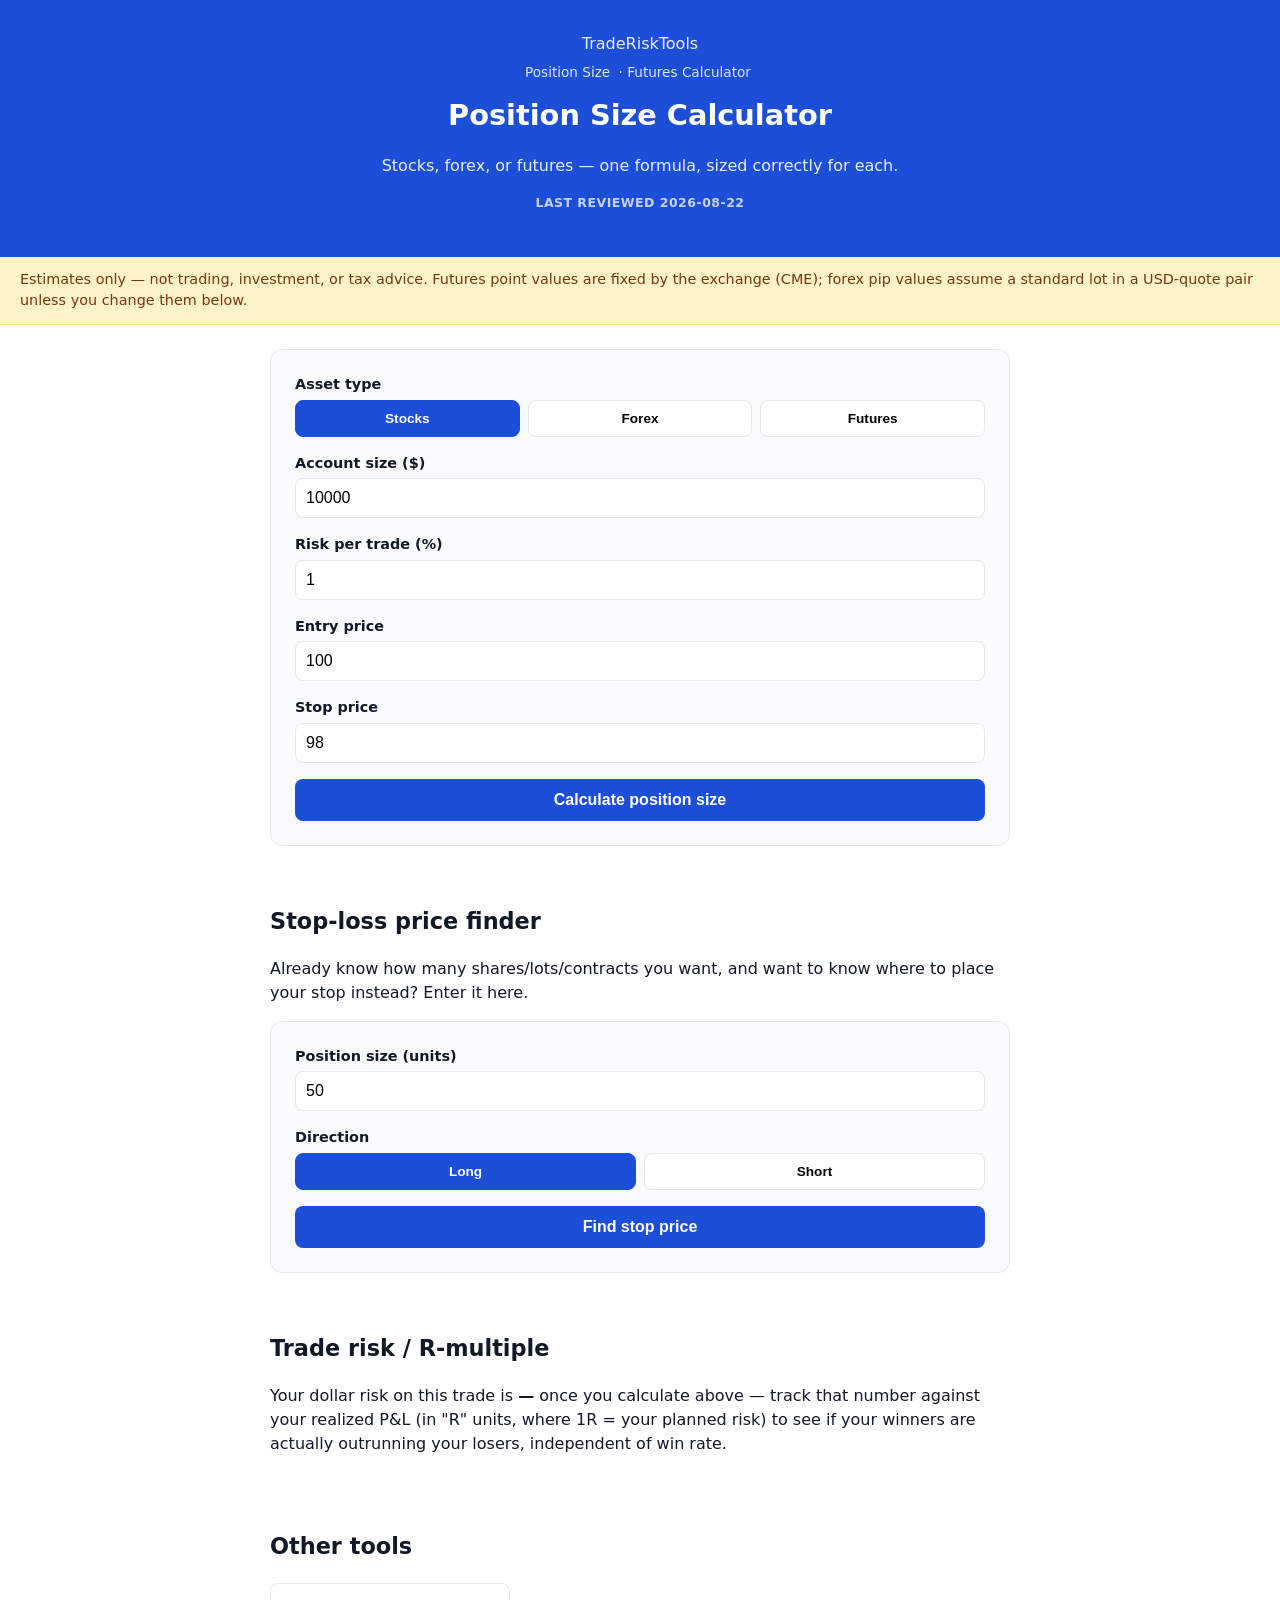
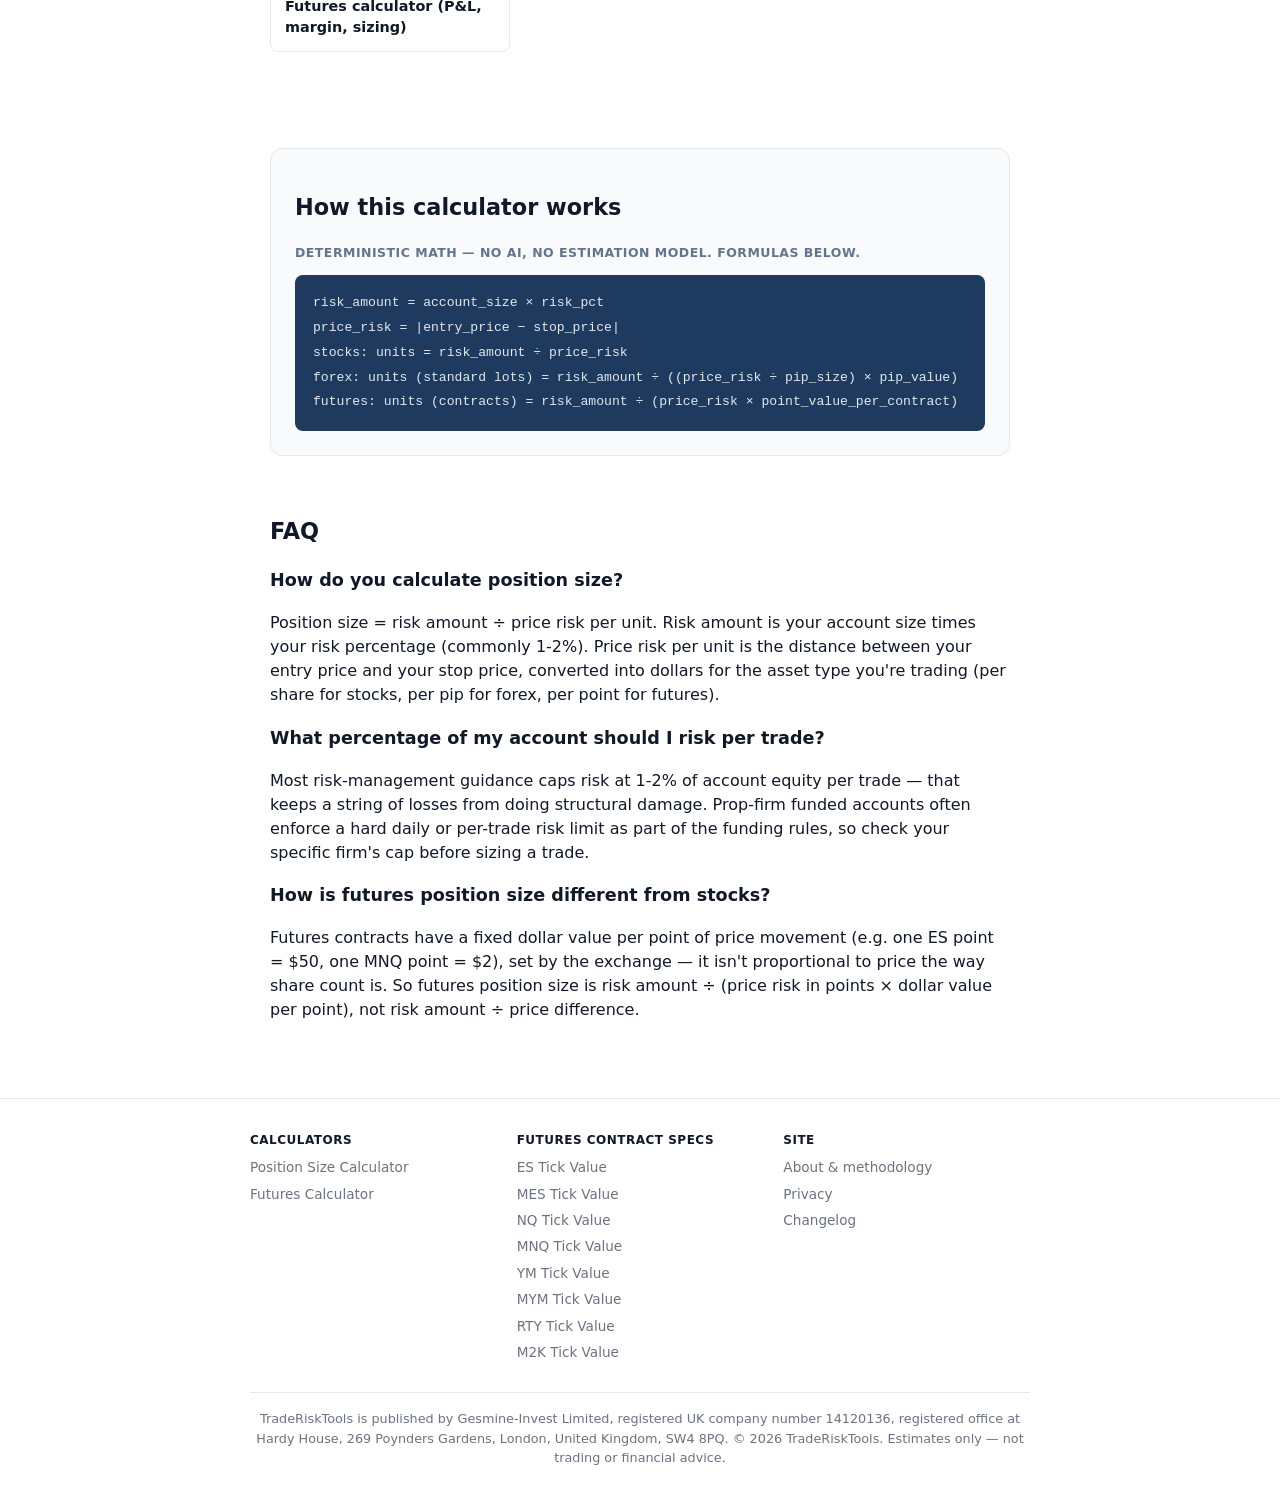
==== index.html @ 4686efe4 "Launch TradeRiskTools: position size + futures P&L calculators Position size calculator (stocks/fore" ====
<!doctype html>
<html lang="en">
<head>
<meta charset="utf-8">
<meta name="viewport" content="width=device-width, initial-scale=1">
<title>Position Size Calculator — Stocks, Forex & Futures Risk Sizing</title>
<meta name="description" content="Free position size calculator for stocks, forex, and futures. Enter account size, risk %, entry and stop price to get exact shares, lots, or contracts — plus a stop-loss price finder.">
<meta name="keywords" content="position size calculator, trade risk calculator, stop loss calculator, futures position size, forex lot size">
<link rel="canonical" href="https://traderisktools.com/">
<meta property="og:title" content="Position Size Calculator — Stocks, Forex & Futures">
<meta property="og:description" content="Enter account size, risk %, entry and stop price. Get exact shares, lots, or contracts to trade — one calculator for stocks, forex, and futures.">
<meta property="og:type" content="website">
<meta property="og:url" content="https://traderisktools.com/">
<meta name="twitter:card" content="summary_large_image">
<link rel="icon" href="/favicon.svg" type="image/svg+xml">
<link rel="stylesheet" href="/assets/styles.css">
<script type="application/ld+json">
{
  "@context": "https://schema.org",
  "@graph": [
    {
      "@type": "WebApplication",
      "name": "Position Size Calculator",
      "description": "Calculates exact position size (shares, forex lots, or futures contracts) from account size, risk percentage, entry price, and stop price.",
      "applicationCategory": "FinanceApplication",
      "operatingSystem": "Any",
      "offers": { "@type": "Offer", "price": "0", "priceCurrency": "USD" },
      "dateModified": "2026-08-22",
      "version": "2026-08-v1",
      "author": { "@type": "Organization", "name": "TradeRiskTools", "legalName": "Gesmine-Invest Limited", "identifier": { "@type": "PropertyValue", "propertyID": "UK Company Number", "value": "14120136" }, "address": { "@type": "PostalAddress", "streetAddress": "Hardy House, 269 Poynders Gardens", "addressLocality": "London", "postalCode": "SW4 8PQ", "addressCountry": "GB" } },
      "publisher": { "@type": "Organization", "name": "TradeRiskTools", "legalName": "Gesmine-Invest Limited", "identifier": { "@type": "PropertyValue", "propertyID": "UK Company Number", "value": "14120136" }, "address": { "@type": "PostalAddress", "streetAddress": "Hardy House, 269 Poynders Gardens", "addressLocality": "London", "postalCode": "SW4 8PQ", "addressCountry": "GB" } }
    },
    {
      "@type": "HowTo",
      "name": "How to calculate position size",
      "description": "Enter your account size, risk percentage, entry price, and stop price to get the exact number of shares, lots, or contracts to trade.",
      "step": [
        { "@type": "HowToStep", "position": 1, "name": "Pick your asset type", "text": "Choose stocks, forex, or futures — each uses a different unit conversion." },
        { "@type": "HowToStep", "position": 2, "name": "Enter account size and risk %", "text": "Enter your total account size and the percentage of it you're willing to risk on this trade, commonly 1-2%." },
        { "@type": "HowToStep", "position": 3, "name": "Enter entry and stop price", "text": "Enter the price you plan to enter at and the price where you'll exit if the trade goes against you." },
        { "@type": "HowToStep", "position": 4, "name": "Read your position size", "text": "The calculator converts your dollar risk and price distance into the exact number of shares, forex lots, or futures contracts to trade." }
      ]
    },
    {
      "@type": "FAQPage",
      "mainEntity": [
        {
          "@type": "Question",
          "name": "How do you calculate position size?",
          "acceptedAnswer": { "@type": "Answer", "text": "Position size = risk amount ÷ price risk per unit. Risk amount is your account size times your risk percentage (commonly 1-2%). Price risk per unit is the distance between your entry price and your stop price, converted into dollars for the asset type you're trading (per share for stocks, per pip for forex, per point for futures)." }
        },
        {
          "@type": "Question",
          "name": "What percentage of my account should I risk per trade?",
          "acceptedAnswer": { "@type": "Answer", "text": "Most risk-management guidance caps risk at 1-2% of account equity per trade — that keeps a string of losses from doing structural damage. Prop-firm funded accounts often enforce a hard daily or per-trade risk limit as part of the funding rules, so check your specific firm's cap before sizing a trade." }
        },
        {
          "@type": "Question",
          "name": "How is futures position size different from stocks?",
          "acceptedAnswer": { "@type": "Answer", "text": "Futures contracts have a fixed dollar value per point of price movement (e.g. one ES point = $50, one MNQ point = $2), set by the exchange — it isn't proportional to price the way share count is. So futures position size is risk amount ÷ (price risk in points × dollar value per point), not risk amount ÷ price difference." }
        }
      ]
    },
    {
      "@type": "BreadcrumbList",
      "itemListElement": [
        { "@type": "ListItem", "position": 1, "name": "Home", "item": "https://traderisktools.com/" }
      ]
    },
    { "@type": "Organization", "name": "TradeRiskTools", "legalName": "Gesmine-Invest Limited", "url": "https://traderisktools.com/", "identifier": { "@type": "PropertyValue", "propertyID": "UK Company Number", "value": "14120136" }, "address": { "@type": "PostalAddress", "streetAddress": "Hardy House, 269 Poynders Gardens", "addressLocality": "London", "postalCode": "SW4 8PQ", "addressCountry": "GB" } }
  ]
}
</script>
</head>
<body>
<header>
<a href="/">TradeRiskTools</a>
<nav class="site-nav"><a href="/">Position Size</a> · <a href="/futures-calculator/">Futures Calculator</a></nav>
<h1>Position Size Calculator</h1>
<p>Stocks, forex, or futures — one formula, sized correctly for each.</p>
<p class="reviewed-badge">Last reviewed 2026-08-22</p>
</header>
<div class="disclaimer-banner">Estimates only — not trading, investment, or tax advice. Futures point values are fixed by the exchange (CME); forex pip values assume a standard lot in a USD-quote pair unless you change them below.</div>

<main>
<form id="calc-form">
  <label>Asset type
    <div class="toggle-group" id="assetToggle">
      <button type="button" data-val="stock" class="active">Stocks</button>
      <button type="button" data-val="forex">Forex</button>
      <button type="button" data-val="futures">Futures</button>
    </div>
  </label>

  <label>Account size ($) <input type="number" id="accountSize" value="10000" min="0" step="100"></label>
  <label>Risk per trade (%) <input type="number" id="riskPct" value="1" min="0.1" max="100" step="0.1"></label>
  <label>Entry price <input type="number" id="entryPrice" value="100" step="0.01"></label>
  <label>Stop price <input type="number" id="stopPrice" value="98" step="0.01"></label>

  <div class="toggle-panel" id="forexPanel">
    <label>Pip value per standard lot ($) <input type="number" id="pipValueUsd" value="10" step="0.01"></label>
    <label>Pip size <input type="number" id="pipSize" value="0.0001" step="0.0001"></label>
  </div>

  <div class="toggle-panel" id="futuresPanel">
    <label>Contract
      <select id="futuresSymbol"></select>
    </label>
    <p class="privacy-note" id="futuresSpecNote"></p>
  </div>

  <button type="submit" class="submit-btn">Calculate position size</button>
</form>

<div id="results-block">
  <div class="result-amount" id="r-units">0</div>
  <div class="result-row"><span>Dollar risk at this stop</span><span id="r-risk">$0</span></div>
  <div class="result-row"><span>Price risk (entry − stop)</span><span id="r-pricerisk">0</span></div>
</div>

<section>
<h2>Stop-loss price finder</h2>
<p>Already know how many shares/lots/contracts you want, and want to know where to place your stop instead? Enter it here.</p>
<form id="stop-form">
  <label>Position size (units) <input type="number" id="slUnits" value="50" min="0" step="1"></label>
  <label>Direction
    <div class="toggle-group" id="dirToggle">
      <button type="button" data-val="long" class="active">Long</button>
      <button type="button" data-val="short">Short</button>
    </div>
  </label>
  <button type="submit" class="submit-btn">Find stop price</button>
</form>
<div id="stop-results-block">
  <div class="result-row"><span>Stop price</span><span id="r-stopprice">—</span></div>
  <div class="result-row"><span>Price move to stop</span><span id="r-pricemove">—</span></div>
</div>
</section>

<section>
<h2>Trade risk / R-multiple</h2>
<p>Your dollar risk on this trade is <strong id="r-note-risk">—</strong> once you calculate above — track that number against your realized P&L (in "R" units, where 1R = your planned risk) to see if your winners are actually outrunning your losers, independent of win rate.</p>
</section>

<section>
<h2>Other tools</h2>
<ul class="tool-links">
  <li><a href="/futures-calculator/">Futures calculator (P&amp;L, margin, sizing)</a></li>
</ul>
</section>

<section id="affiliate-widget"></section>

<section class="formula-section">
<h2>How this calculator works</h2>
<p class="source-line">Deterministic math — no AI, no estimation model. Formulas below.</p>
<div class="formula-code">
risk_amount = account_size × risk_pct<br>
price_risk = |entry_price − stop_price|<br>
stocks: units = risk_amount ÷ price_risk<br>
forex: units (standard lots) = risk_amount ÷ ((price_risk ÷ pip_size) × pip_value)<br>
futures: units (contracts) = risk_amount ÷ (price_risk × point_value_per_contract)
</div>
</section>

<section>
<h2>FAQ</h2>
<h3>How do you calculate position size?</h3>
<p>Position size = risk amount ÷ price risk per unit. Risk amount is your account size times your risk percentage (commonly 1-2%). Price risk per unit is the distance between your entry price and your stop price, converted into dollars for the asset type you're trading (per share for stocks, per pip for forex, per point for futures).</p>
<h3>What percentage of my account should I risk per trade?</h3>
<p>Most risk-management guidance caps risk at 1-2% of account equity per trade — that keeps a string of losses from doing structural damage. Prop-firm funded accounts often enforce a hard daily or per-trade risk limit as part of the funding rules, so check your specific firm's cap before sizing a trade.</p>
<h3>How is futures position size different from stocks?</h3>
<p>Futures contracts have a fixed dollar value per point of price movement (e.g. one ES point = $50, one MNQ point = $2), set by the exchange — it isn't proportional to price the way share count is. So futures position size is risk amount ÷ (price risk in points × dollar value per point), not risk amount ÷ price difference.</p>
</section>
</main>

<footer>
<div class="footer-groups">
<div>
<p class="footer-heading">Calculators</p>
<ul>
<li><a href="/">Position Size Calculator</a></li>
<li><a href="/futures-calculator/">Futures Calculator</a></li>
</ul>
</div>
<div>
<p class="footer-heading">Futures contract specs</p>
<ul>
<li><a href="/tick-value/es/">ES Tick Value</a></li>
<li><a href="/tick-value/mes/">MES Tick Value</a></li>
<li><a href="/tick-value/nq/">NQ Tick Value</a></li>
<li><a href="/tick-value/mnq/">MNQ Tick Value</a></li>
<li><a href="/tick-value/ym/">YM Tick Value</a></li>
<li><a href="/tick-value/mym/">MYM Tick Value</a></li>
<li><a href="/tick-value/rty/">RTY Tick Value</a></li>
<li><a href="/tick-value/m2k/">M2K Tick Value</a></li>
</ul>
</div>
<div>
<p class="footer-heading">Site</p>
<ul>
<li><a href="/about/">About &amp; methodology</a></li>
<li><a href="/privacy/">Privacy</a></li>
<li><a href="/changelog/">Changelog</a></li>
</ul>
</div>
</div>
<p class="footer-legal">TradeRiskTools is published by Gesmine-Invest Limited, registered UK company number 14120136, registered office at Hardy House, 269 Poynders Gardens, London, United Kingdom, SW4 8PQ. &copy; 2026 TradeRiskTools. Estimates only — not trading or financial advice.</p>
</footer>

<script src="/assets/calc-engine.js"></script>
<script src="/assets/affiliate-widget.js"></script>
<script>
let assetType = 'stock';
const assetBtns = document.querySelectorAll('#assetToggle button');
const forexPanel = document.getElementById('forexPanel');
const futuresPanel = document.getElementById('futuresPanel');
const symbolSelect = document.getElementById('futuresSymbol');
const specNote = document.getElementById('futuresSpecNote');
let contracts = [];

function updatePanels() {
  forexPanel.classList.toggle('visible', assetType === 'forex');
  futuresPanel.classList.toggle('visible', assetType === 'futures');
}
assetBtns.forEach(btn => {
  btn.addEventListener('click', () => {
    assetBtns.forEach(b => b.classList.remove('active'));
    btn.classList.add('active');
    assetType = btn.dataset.val;
    updatePanels();
  });
});
updatePanels();

fetch('/data/futures-contracts.json').then(r => r.json()).then(data => {
  contracts = data.contracts;
  symbolSelect.innerHTML = contracts.map(c => `<option value="${c.symbol}">${c.symbol} — ${c.name}</option>`).join('');
  updateSpecNote();
});
symbolSelect.addEventListener('change', updateSpecNote);
function updateSpecNote() {
  const c = contracts.find(x => x.symbol === symbolSelect.value);
  if (c) specNote.textContent = `${c.symbol}: tick ${c.tick_size_points}pt = $${c.tick_value_usd.toFixed(2)} | $${c.point_value_usd.toFixed(2)} per full point.`;
}

document.getElementById('calc-form').addEventListener('submit', (e) => {
  e.preventDefault();
  const accountSize = document.getElementById('accountSize').value;
  const riskPct = document.getElementById('riskPct').value;
  const entryPrice = document.getElementById('entryPrice').value;
  const stopPrice = document.getElementById('stopPrice').value;

  let opts = { assetType, accountSize, riskPct, entryPrice, stopPrice };
  if (assetType === 'forex') {
    opts.pipValueUsd = document.getElementById('pipValueUsd').value;
    opts.pipSize = document.getElementById('pipSize').value;
  } else if (assetType === 'futures') {
    const c = contracts.find(x => x.symbol === symbolSelect.value);
    opts.pointValueUsd = c ? c.point_value_usd : 0;
  }

  const r = positionSize(opts);
  document.getElementById('r-units').textContent = fmtNum(r.units, 2) + ' ' + r.unitLabel;
  document.getElementById('r-risk').textContent = fmtUSD(r.riskAmount);
  document.getElementById('r-pricerisk').textContent = fmtNum(r.priceRisk, 4);
  document.getElementById('r-note-risk').textContent = fmtUSD(r.riskAmount);
  document.getElementById('results-block').classList.add('visible');
});

let stopDirection = 'long';
document.querySelectorAll('#dirToggle button').forEach(btn => {
  btn.addEventListener('click', () => {
    document.querySelectorAll('#dirToggle button').forEach(b => b.classList.remove('active'));
    btn.classList.add('active');
    stopDirection = btn.dataset.val;
  });
});
document.getElementById('stop-form').addEventListener('submit', (e) => {
  e.preventDefault();
  const r = stopLossPrice({
    entryPrice: document.getElementById('entryPrice').value,
    accountSize: document.getElementById('accountSize').value,
    riskPct: document.getElementById('riskPct').value,
    positionUnits: document.getElementById('slUnits').value,
    direction: stopDirection
  });
  document.getElementById('r-stopprice').textContent = fmtNum(r.stopPrice, 4);
  document.getElementById('r-pricemove').textContent = fmtNum(r.priceMove, 4);
  document.getElementById('stop-results-block').classList.add('visible');
});
</script>
</body>
</html>
---- assets/styles.css ----
:root {
  --brand: #1d4ed8;
  --brand-light: #dbeafe;
  --text: #111827;
  --muted: #6b7280;
  --border: #e5e7eb;
  --bg: #f9fafb;
  --radius: 12px;
}
* { box-sizing: border-box; }
body { font-family: system-ui, -apple-system, sans-serif; color: var(--text); margin: 0; background: #fff; line-height: 1.5; }
header { background: var(--brand); color: #fff; padding-top: 32px; padding-bottom: 32px; padding-left: 20px; padding-right: 20px; }
header a { color: rgba(255,255,255,.9); text-decoration: none; }
header h1 { margin: 12px 0 4px; font-size: 1.8rem; }
header p { color: rgba(255,255,255,.9); }
h2 { font-size: 1.4rem; }
h3 { font-size: 1.1rem; }
header .reviewed-badge { color: rgba(255,255,255,.75); font-size: .78rem; margin-top: 6px; text-transform: uppercase; letter-spacing: .5px; font-weight: 600; }
footer p:first-child { max-width: 640px; margin: 0 auto 8px; }
.disclaimer-banner { background: #fef3c7; border-bottom: 1px solid #fde68a; font-size: .9rem; color: #78350f; padding-top: 12px; padding-bottom: 12px; padding-left: 20px; padding-right: 20px; }
main { max-width: 780px; margin: 0 auto; padding: 24px 20px 60px; }
nav.crumbs { max-width: 780px; margin: 0 auto; padding: 12px 20px 0; font-size: .85rem; color: var(--muted); }
nav.crumbs a { color: var(--brand); text-decoration: none; }
form { display: grid; gap: 16px; background: var(--bg); border: 1px solid var(--border); border-radius: var(--radius); padding: 24px; }
label { display: flex; flex-direction: column; gap: 4px; font-size: .9rem; font-weight: 600; }
input, select { padding: 10px; border: 1px solid var(--border); border-radius: 8px; font-size: 1rem; }
.toggle-group { display: flex; gap: 8px; flex-wrap: wrap; }
.toggle-group button { flex: 1; min-width: 90px; padding: 10px; border: 1px solid var(--border); border-radius: 8px; background: #fff; cursor: pointer; font-weight: 600; font-size: .85rem; }
.toggle-group button.active { background: var(--brand); color: #fff; border-color: var(--brand); }
.toggle-panel { display: none; }
.toggle-panel.visible { display: grid; gap: 16px; }
button.submit-btn { background: var(--brand); color: #fff; border: none; padding: 12px; border-radius: 8px; font-size: 1rem; font-weight: 600; cursor: pointer; }
#results-block, #stop-results-block { margin-top: 20px; padding: 20px; background: var(--brand-light); border-radius: var(--radius); display: none; }
#results-block.visible, #stop-results-block.visible { display: block; }
.result-amount { font-size: 2rem; font-weight: 800; margin: 0 0 8px; }
.result-row { display: flex; justify-content: space-between; padding: 6px 0; border-bottom: 1px solid rgba(0,0,0,.08); font-size: .95rem; }
.result-row:last-child { border-bottom: none; }
.privacy-note { font-size: .8rem; color: var(--muted); margin-top: 8px; }
section { margin-top: 40px; }
main > section { overflow-x: auto; }
.site-nav { margin-top: 6px; font-size: .85rem; }
.site-nav a { color: rgba(255,255,255,.85); text-decoration: none; margin-right: 4px; }
.site-nav a:hover { text-decoration: underline; }
footer { color: var(--muted); font-size: .8rem; padding: 32px 20px 24px; border-top: 1px solid var(--border); }
.footer-groups { max-width: 780px; margin: 0 auto; display: grid; grid-template-columns: repeat(auto-fit, minmax(160px, 1fr)); gap: 20px; text-align: left; }
.footer-heading { font-size: .75rem; text-transform: uppercase; letter-spacing: .5px; font-weight: 700; color: var(--text); margin: 0 0 8px; }
.footer-groups ul { list-style: none; padding: 0; margin: 0; }
.footer-groups li { margin-bottom: 6px; }
.footer-groups a { color: var(--muted); text-decoration: none; font-size: .85rem; }
.footer-groups a:hover { color: var(--brand); }
.footer-legal { max-width: 780px; margin: 24px auto 0; text-align: center; border-top: 1px solid var(--border); padding-top: 16px; }
.formula-section { background: #f8fafc; border: 1px solid #e2e8f0; border-radius: var(--radius); padding: 24px; overflow-x: auto; }
.formula-section .source-line { color: #64748b; font-size: .78rem; text-transform: uppercase; letter-spacing: .5px; font-weight: 600; }
.formula-section table, main > section > table { width: 100%; border-collapse: collapse; font-size: .88rem; margin: 12px 0; }
.formula-section th, .formula-section td, main > section > table th, main > section > table td { text-align: left; padding: 8px 10px; border-bottom: 1px solid var(--border); }
.formula-code { background: #1e3a5f; color: #e2e8f0; border-radius: 8px; padding: 16px 18px; font-family: 'Courier New', monospace; font-size: .82rem; line-height: 1.9; }
.formula-footnote { font-size: .78rem; color: #94a3b8; margin-top: 12px; }
.source-range-note { background: #fffbeb; border: 1px solid #fde68a; border-radius: 8px; padding: 14px 16px; font-size: .85rem; color: #78350f; margin: 16px 0; }
.tool-links { display: grid; grid-template-columns: repeat(auto-fill, minmax(180px, 1fr)); gap: 10px; list-style: none; padding: 0; }
.tool-links a { display: block; padding: 12px 14px; border: 1px solid var(--border); border-radius: 8px; text-decoration: none; color: var(--text); font-weight: 600; font-size: .9rem; }
.tool-links a:hover { border-color: var(--brand); }
.symbol-table-wrap { overflow-x: auto; }
/* affiliate widget */
.provider-grid { display: grid; gap: 12px; grid-template-columns: repeat(auto-fit, minmax(220px, 1fr)); }
.provider-card { border: 1px solid var(--border); border-radius: var(--radius); padding: 16px; text-decoration: none; color: var(--text); display: block; }
.provider-card:hover { border-color: var(--brand); }
.provider-card .provider-name { font-weight: 700; margin-bottom: 6px; }
.provider-card .provider-blurb { font-size: .85rem; color: var(--muted); }
.affiliate-disclosure { font-size: .78rem; color: var(--muted); margin-top: 10px; }
@media (min-width: 641px) {
  header { text-align: center; }
}
@media (max-width: 640px) {
  header h1 { font-size: 1.4rem; }
  h2 { font-size: 1.15rem; }
  h3 { font-size: 1rem; }
  .formula-code { padding: 12px 14px; line-height: 1.6; font-size: .78rem; }
  .disclaimer-banner { font-size: .8rem; }
  .result-amount { font-size: 1.6rem; }
  footer { font-size: .78rem; }
}
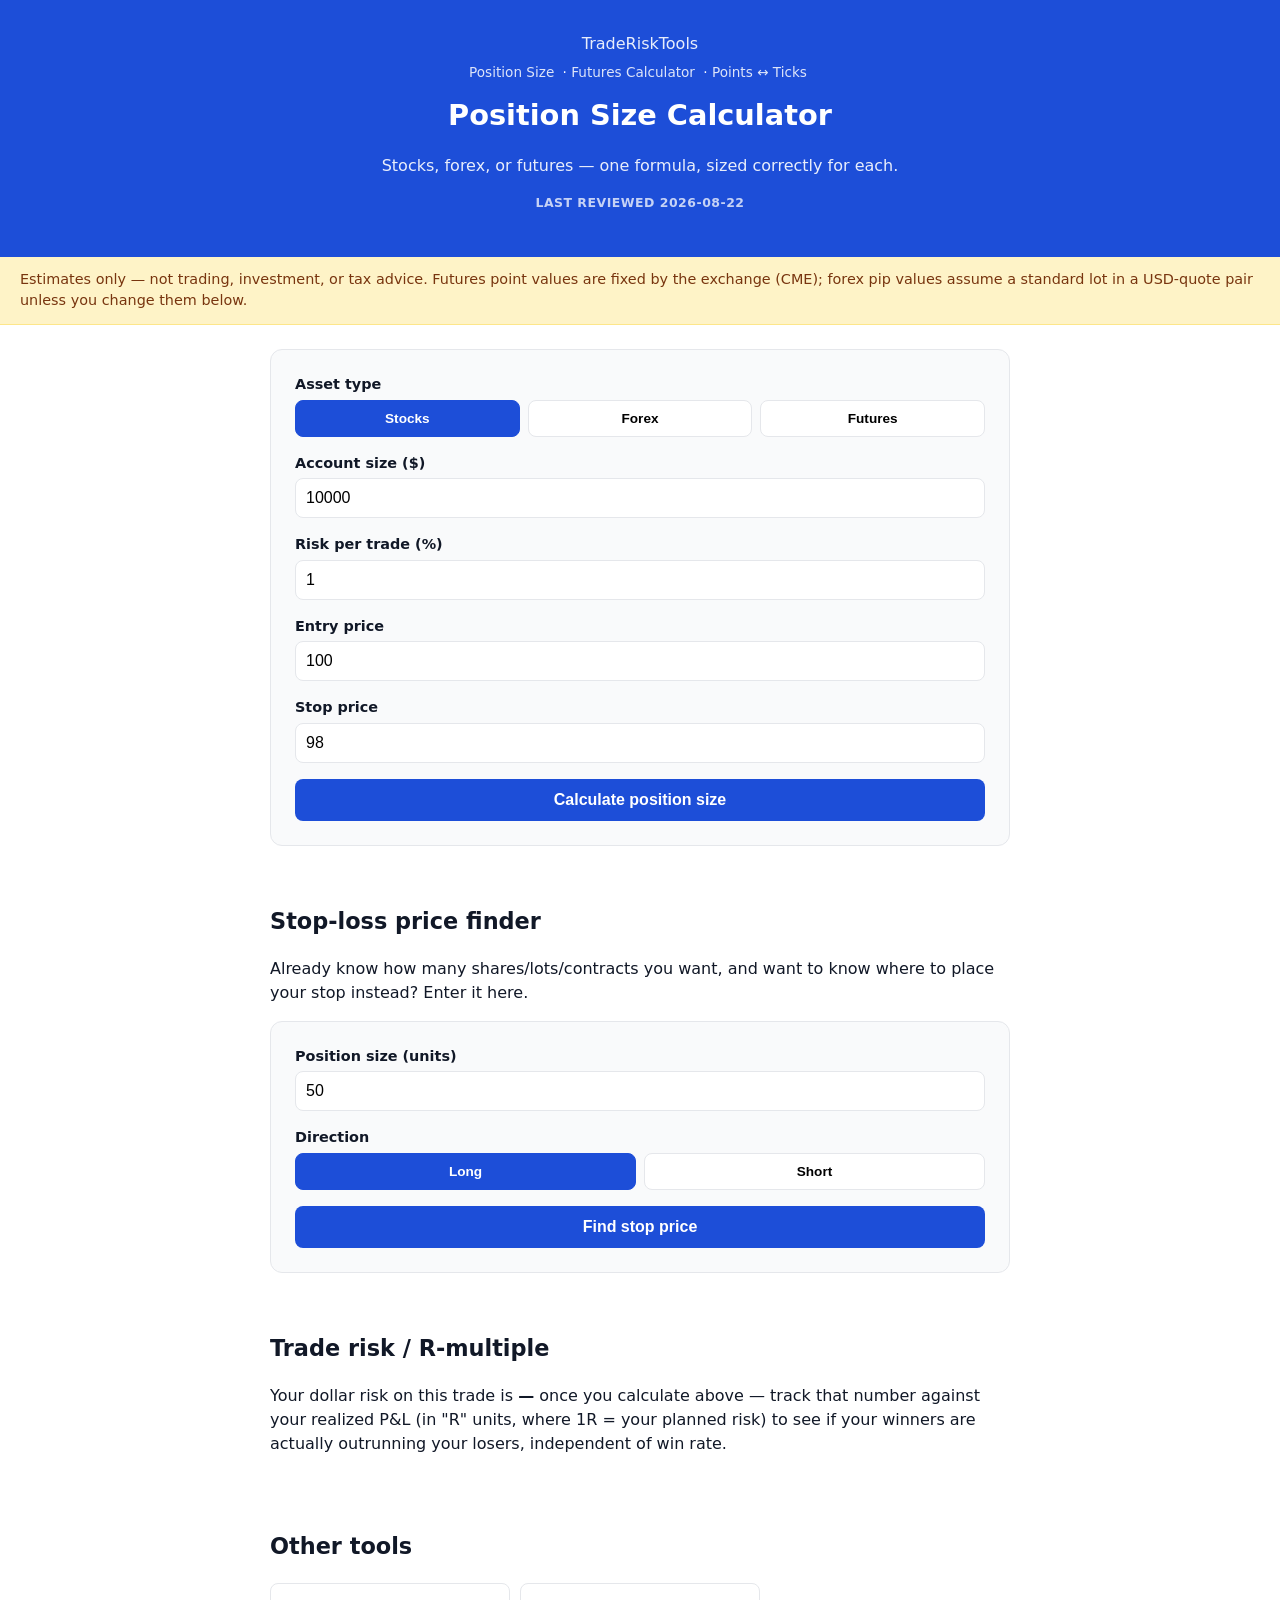
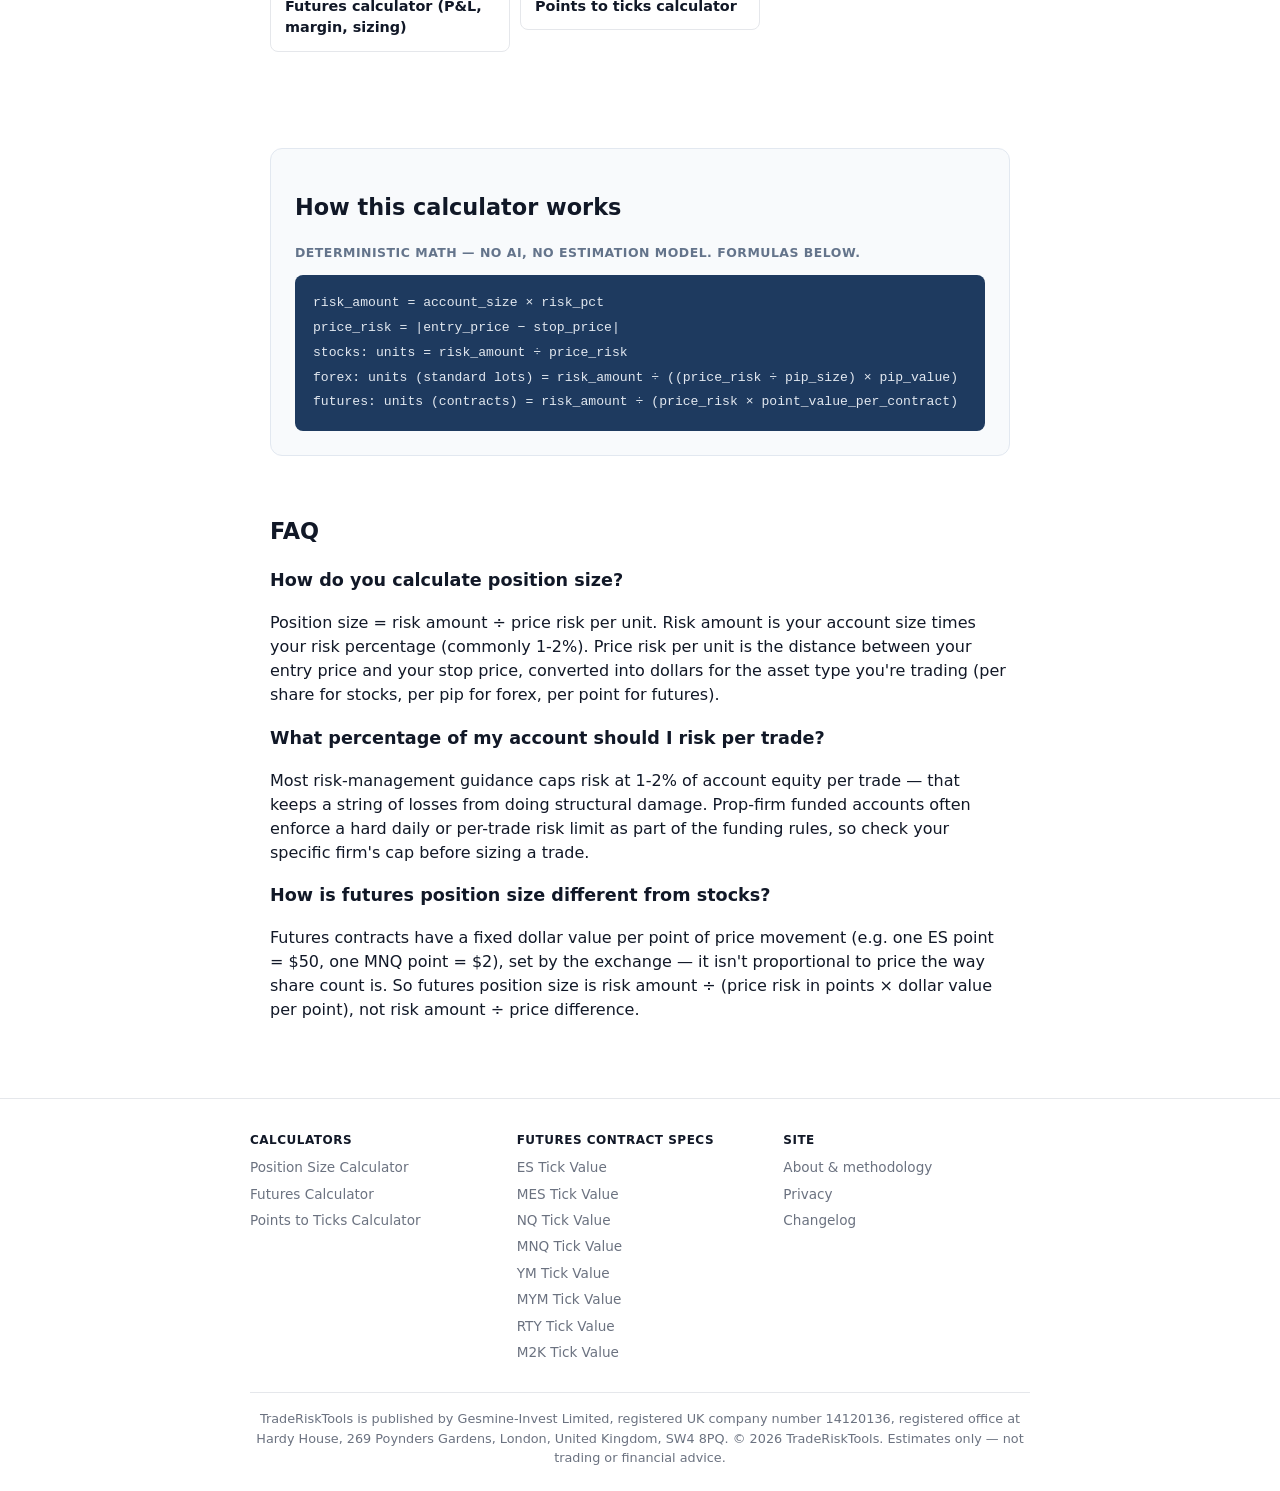
==== commit 8cacc9f0: "Link points-to-ticks converter from the homepage too The homepage index.html is hand-maintained, not" ====
--- a/index.html
+++ b/index.html
@@ -7,6 +7,7 @@
 <meta name="description" content="Free position size calculator for stocks, forex, and futures. Enter account size, risk %, entry and stop price to get exact shares, lots, or contracts — plus a stop-loss price finder.">
 <meta name="keywords" content="position size calculator, trade risk calculator, stop loss calculator, futures position size, forex lot size">
 <link rel="canonical" href="https://traderisktools.com/">
+<meta name="google-site-verification" content="0z8RK6eljlwW8xeTIV3CNJAM3i6-xG2nIsdXFSn1B2o" />
 <meta property="og:title" content="Position Size Calculator — Stocks, Forex & Futures">
 <meta property="og:description" content="Enter account size, risk %, entry and stop price. Get exact shares, lots, or contracts to trade — one calculator for stocks, forex, and futures.">
 <meta property="og:type" content="website">
@@ -75,7 +76,7 @@
 <body>
 <header>
 <a href="/">TradeRiskTools</a>
-<nav class="site-nav"><a href="/">Position Size</a> · <a href="/futures-calculator/">Futures Calculator</a></nav>
+<nav class="site-nav"><a href="/">Position Size</a> · <a href="/futures-calculator/">Futures Calculator</a> · <a href="/points-to-ticks-calculator/">Points ↔ Ticks</a></nav>
 <h1>Position Size Calculator</h1>
 <p>Stocks, forex, or futures — one formula, sized correctly for each.</p>
 <p class="reviewed-badge">Last reviewed 2026-08-22</p>
@@ -146,6 +147,7 @@
 <h2>Other tools</h2>
 <ul class="tool-links">
   <li><a href="/futures-calculator/">Futures calculator (P&amp;L, margin, sizing)</a></li>
+  <li><a href="/points-to-ticks-calculator/">Points to ticks calculator</a></li>
 </ul>
 </section>
 
@@ -181,6 +183,7 @@
 <ul>
 <li><a href="/">Position Size Calculator</a></li>
 <li><a href="/futures-calculator/">Futures Calculator</a></li>
+<li><a href="/points-to-ticks-calculator/">Points to Ticks Calculator</a></li>
 </ul>
 </div>
 <div>
